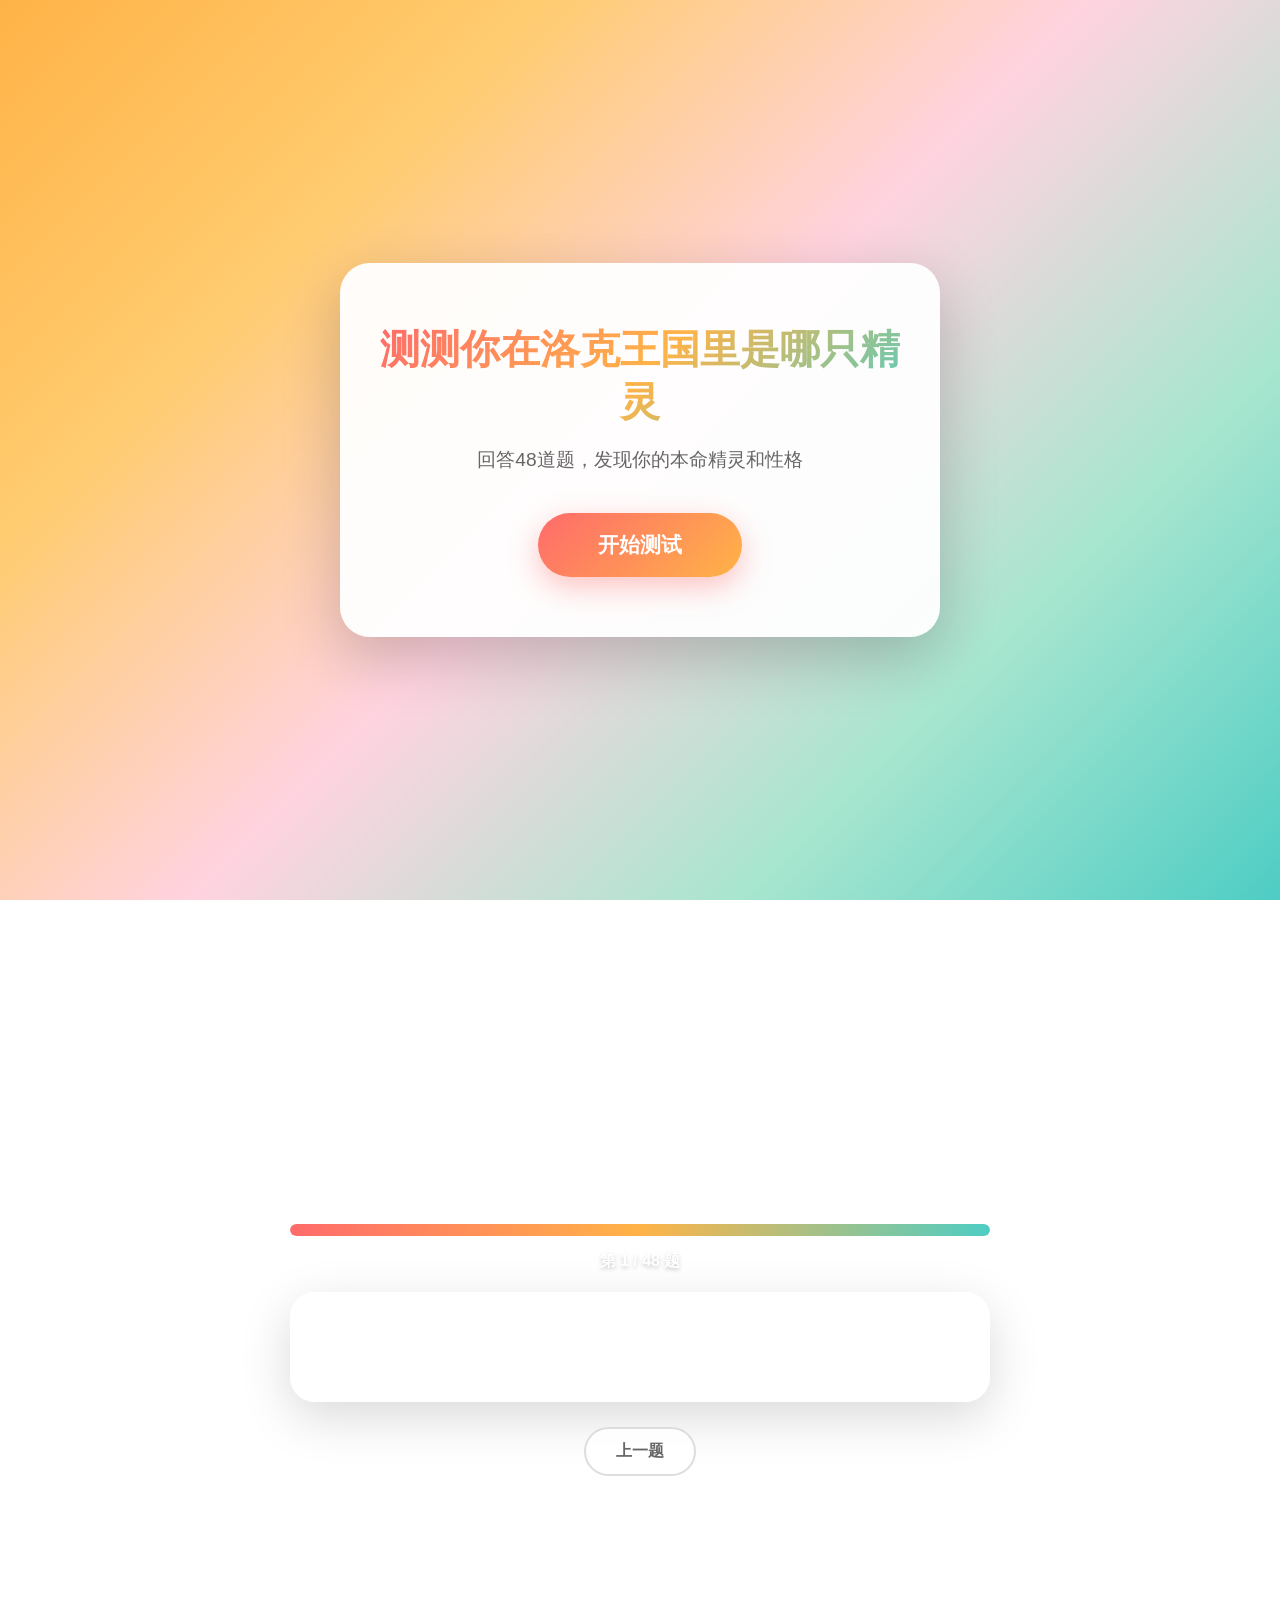
==== index.html @ 3527811b "Add Roco Kingdom personality test project - HTML pages: index.html (quiz interface), result.html (re" ====
<!DOCTYPE html>
<html lang="zh-CN">
<head>
  <meta charset="UTF-8">
  <meta name="viewport" content="width=device-width, initial-scale=1.0">
  <title>测测你在洛克王国里是哪只精灵</title>
  <link rel="stylesheet" href="css/style.css">
</head>
<body>
  <!-- 欢迎屏幕 -->
  <div id="welcome-screen" class="welcome-screen">
    <div class="welcome-content">
      <h1 class="title">测测你在洛克王国里是哪只精灵</h1>
      <p class="subtitle">回答48道题，发现你的本命精灵和性格</p>
      <button id="start-btn" class="start-btn">开始测试</button>
    </div>
  </div>

  <!-- 测试屏幕 -->
  <div id="quiz-screen" class="quiz-screen" style="display: none;">
    <div class="quiz-container">
      <!-- 进度条 -->
      <div class="progress-container">
        <div id="progress-bar" class="progress-bar"></div>
      </div>
      <p id="question-number" class="question-number">第 1 / 48 题</p>

      <!-- 题目卡片 -->
      <div class="question-card">
        <h2 id="question-text" class="question-text"></h2>
        <div id="options-container" class="options-container"></div>
      </div>

      <!-- 导航按钮 -->
      <div class="nav-buttons">
        <button id="prev-btn" class="nav-btn">上一题</button>
      </div>
    </div>
  </div>

  <script src="js/personalities.js"></script>
  <script src="js/questions.js"></script>
  <script src="js/quiz.js"></script>
</body>
</html>
---- css/style.css ----
/* 全局样式 */
* {
  margin: 0;
  padding: 0;
  box-sizing: border-box;
}

body {
  font-family: 'PingFang SC', 'Microsoft YaHei', 'Helvetica Neue', Arial, sans-serif;
  background: linear-gradient(135deg, #FFB347 0%, #FFCC70 25%, #FFD3E0 50%, #A8E6CF 75%, #4ECDC4 100%);
  background-attachment: fixed;
  min-height: 100vh;
  color: #333;
}

/* 欢迎屏幕 */
.welcome-screen {
  display: flex;
  justify-content: center;
  align-items: center;
  min-height: 100vh;
  padding: 20px;
}

.welcome-content {
  text-align: center;
  background: rgba(255, 255, 255, 0.95);
  padding: 60px 40px;
  border-radius: 30px;
  box-shadow: 0 20px 60px rgba(0, 0, 0, 0.2);
  max-width: 600px;
  animation: fadeInUp 0.8s ease;
}

.title {
  font-size: 2.5rem;
  font-weight: bold;
  background: linear-gradient(135deg, #FF6B6B, #FFB347, #4ECDC4);
  -webkit-background-clip: text;
  -webkit-text-fill-color: transparent;
  background-clip: text;
  margin-bottom: 20px;
  line-height: 1.3;
}

.subtitle {
  font-size: 1.2rem;
  color: #666;
  margin-bottom: 40px;
}

.start-btn {
  background: linear-gradient(135deg, #FF6B6B, #FFB347);
  color: white;
  border: none;
  padding: 18px 60px;
  font-size: 1.3rem;
  font-weight: bold;
  border-radius: 50px;
  cursor: pointer;
  box-shadow: 0 10px 30px rgba(255, 107, 107, 0.4);
  transition: all 0.3s ease;
}

.start-btn:hover {
  transform: translateY(-3px);
  box-shadow: 0 15px 40px rgba(255, 107, 107, 0.5);
}

.start-btn:active {
  transform: translateY(-1px);
}

/* 测试屏幕 */
.quiz-screen {
  display: flex !important;
  justify-content: center;
  align-items: center;
  min-height: 100vh;
  padding: 20px;
  width: 100%;
  box-sizing: border-box;
}

.quiz-container {
  width: 100%;
  max-width: 700px;
  animation: fadeIn 0.5s ease;
}

/* 进度条 */
.progress-container {
  background: rgba(255, 255, 255, 0.3);
  border-radius: 20px;
  height: 12px;
  overflow: hidden;
  margin-bottom: 15px;
  box-shadow: inset 0 2px 5px rgba(0, 0, 0, 0.1);
}

.progress-bar {
  height: 100%;
  background: linear-gradient(90deg, #FF6B6B, #FFB347, #4ECDC4);
  border-radius: 20px;
  transition: width 0.4s ease;
  box-shadow: 0 2px 10px rgba(255, 107, 107, 0.5);
}

.question-number {
  text-align: center;
  color: white;
  font-size: 1rem;
  font-weight: bold;
  margin-bottom: 20px;
  text-shadow: 0 2px 4px rgba(0, 0, 0, 0.2);
}

/* 题目卡片 */
.question-card {
  background: rgba(255, 255, 255, 0.95);
  border-radius: 25px;
  padding: 40px 35px;
  box-shadow: 0 15px 50px rgba(0, 0, 0, 0.15);
  margin-bottom: 25px;
  animation: slideIn 0.4s ease;
}

.question-text {
  font-size: 1.5rem;
  color: #333;
  margin-bottom: 30px;
  line-height: 1.6;
  text-align: center;
}

.options-container {
  display: flex;
  flex-direction: column;
  gap: 15px;
}

.option-btn {
  background: linear-gradient(135deg, #f8f9fa, #ffffff);
  border: 3px solid #e9ecef;
  padding: 18px 25px;
  font-size: 1.1rem;
  border-radius: 15px;
  cursor: pointer;
  transition: all 0.3s ease;
  text-align: left;
  color: #333;
  font-weight: 500;
}

.option-btn:hover {
  border-color: #FFB347;
  background: linear-gradient(135deg, #FFF5E6, #ffffff);
  transform: translateX(5px);
  box-shadow: 0 5px 20px rgba(255, 179, 71, 0.3);
}

.option-btn.selected {
  background: linear-gradient(135deg, #FFB347, #FF6B6B);
  border-color: #FF6B6B;
  color: white;
  transform: scale(1.02);
  box-shadow: 0 8px 25px rgba(255, 107, 107, 0.4);
}

/* 导航按钮 */
.nav-buttons {
  display: flex;
  justify-content: center;
  gap: 15px;
}

.nav-btn {
  background: rgba(255, 255, 255, 0.9);
  border: 2px solid #ddd;
  padding: 12px 30px;
  font-size: 1rem;
  border-radius: 25px;
  cursor: pointer;
  transition: all 0.3s ease;
  color: #666;
  font-weight: 600;
}

.nav-btn:hover:not(:disabled) {
  background: white;
  border-color: #4ECDC4;
  color: #4ECDC4;
  transform: translateY(-2px);
  box-shadow: 0 5px 15px rgba(78, 205, 196, 0.3);
}

.nav-btn:disabled {
  opacity: 0.4;
  cursor: not-allowed;
}

/* 结果屏幕 */
.result-screen {
  display: flex;
  justify-content: center;
  align-items: center;
  min-height: 100vh;
  padding: 20px;
}

.result-container {
  width: 100%;
  max-width: 800px;
  opacity: 0;
  transform: translateY(30px);
  transition: all 0.8s ease;
}

.result-container.show {
  opacity: 1;
  transform: translateY(0);
}

.result-title {
  text-align: center;
  font-size: 2.5rem;
  color: white;
  margin-bottom: 30px;
  text-shadow: 0 3px 10px rgba(0, 0, 0, 0.2);
}

.result-card {
  background: rgba(255, 255, 255, 0.95);
  border-radius: 30px;
  padding: 50px 40px;
  box-shadow: 0 20px 60px rgba(0, 0, 0, 0.2);
  margin-bottom: 30px;
}

.spirit-icon-container {
  text-align: center;
  margin-bottom: 30px;
}

.spirit-icon {
  width: 280px;
  height: 280px;
  object-fit: contain;
  filter: drop-shadow(0 10px 30px rgba(0, 0, 0, 0.15));
  animation: float 3s ease-in-out infinite;
}

.result-info {
  text-align: center;
}

.result-label {
  font-size: 1.1rem;
  color: #888;
  margin-bottom: 8px;
  margin-top: 20px;
}

.pet-name {
  font-size: 2.5rem;
  font-weight: bold;
  background: linear-gradient(135deg, #FF6B6B, #FFB347);
  -webkit-background-clip: text;
  -webkit-text-fill-color: transparent;
  background-clip: text;
  margin-bottom: 10px;
}

.personality-name {
  font-size: 2rem;
  color: #4ECDC4;
  font-weight: bold;
  margin-bottom: 10px;
}

.personality-stats {
  font-size: 1.3rem;
  color: #FF6B6B;
  font-weight: bold;
  margin-bottom: 25px;
}

.description-box {
  background: linear-gradient(135deg, #FFF5E6, #F0F8FF);
  border-radius: 20px;
  padding: 25px;
  margin-top: 25px;
  border-left: 5px solid #FFB347;
}

.personality-description {
  font-size: 1rem;
  color: #666;
  line-height: 1.8;
  margin-bottom: 15px;
}

.personality-traits {
  font-size: 1.1rem;
  color: #333;
  line-height: 1.8;
  font-weight: 500;
}

.retake-btn {
  display: block;
  margin: 0 auto;
  background: linear-gradient(135deg, #4ECDC4, #44A08D);
  color: white;
  border: none;
  padding: 16px 50px;
  font-size: 1.2rem;
  font-weight: bold;
  border-radius: 50px;
  cursor: pointer;
  box-shadow: 0 10px 30px rgba(78, 205, 196, 0.4);
  transition: all 0.3s ease;
}

.retake-btn:hover {
  transform: translateY(-3px);
  box-shadow: 0 15px 40px rgba(78, 205, 196, 0.5);
}

/* 动画 */
@keyframes fadeInUp {
  from {
    opacity: 0;
    transform: translateY(40px);
  }
  to {
    opacity: 1;
    transform: translateY(0);
  }
}

@keyframes fadeIn {
  from {
    opacity: 0;
  }
  to {
    opacity: 1;
  }
}

@keyframes slideIn {
  from {
    opacity: 0;
    transform: translateY(20px);
  }
  to {
    opacity: 1;
    transform: translateY(0);
  }
}

@keyframes float {
  0%, 100% {
    transform: translateY(0);
  }
  50% {
    transform: translateY(-15px);
  }
}

/* 响应式设计 */
@media (max-width: 768px) {
  .title {
    font-size: 2rem;
  }

  .subtitle {
    font-size: 1rem;
  }

  .welcome-content {
    padding: 40px 25px;
  }

  .question-card {
    padding: 30px 20px;
  }

  .question-text {
    font-size: 1.3rem;
  }

  .option-btn {
    font-size: 1rem;
    padding: 15px 20px;
  }

  .result-card {
    padding: 35px 25px;
  }

  .spirit-icon {
    width: 220px;
    height: 220px;
  }

  .pet-name {
    font-size: 2rem;
  }

  .personality-name {
    font-size: 1.6rem;
  }

  .result-title {
    font-size: 2rem;
  }
}

@media (max-width: 480px) {
  .title {
    font-size: 1.6rem;
  }

  .start-btn {
    padding: 15px 40px;
    font-size: 1.1rem;
  }

  .question-text {
    font-size: 1.1rem;
  }

  .spirit-icon {
    width: 180px;
    height: 180px;
  }

  .pet-name {
    font-size: 1.7rem;
  }

  .personality-name {
    font-size: 1.4rem;
  }

  .personality-stats {
    font-size: 1.1rem;
  }
}
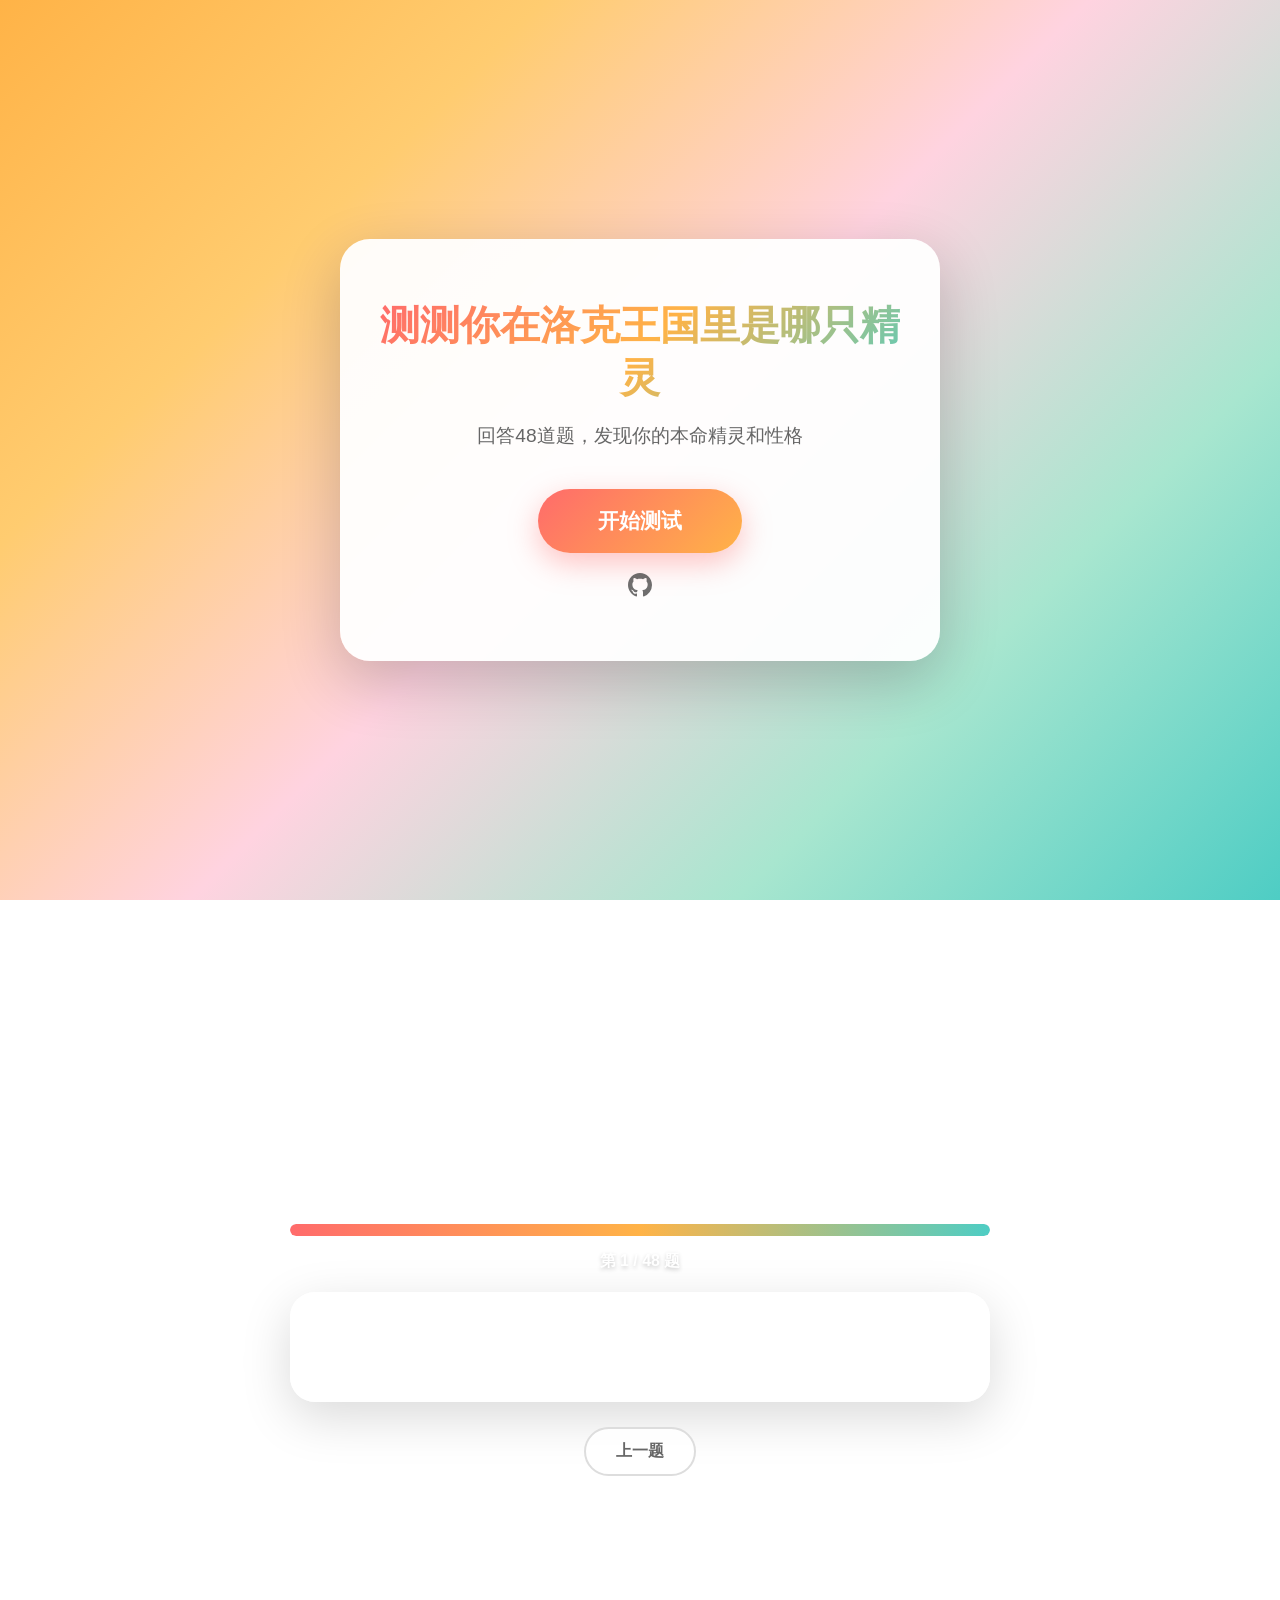
==== commit 56d9f26e: "重新平衡性格测试题目分布并添加网站图标 - 重新平衡48道题目中30个性格的分数分布 - 将急躁从24分降至12分，解决总是测出噼啪鸟/烈火守护的问题 - 19/30个性格（63.3%）现在在理想范围" ====
--- a/index.html
+++ b/index.html
@@ -4,6 +4,7 @@
   <meta charset="UTF-8">
   <meta name="viewport" content="width=device-width, initial-scale=1.0">
   <title>测测你在洛克王国里是哪只精灵</title>
+  <link rel="icon" type="image/png" href="favicon.png">
   <link rel="stylesheet" href="css/style.css">
 </head>
 <body>
@@ -13,6 +14,13 @@
       <h1 class="title">测测你在洛克王国里是哪只精灵</h1>
       <p class="subtitle">回答48道题，发现你的本命精灵和性格</p>
       <button id="start-btn" class="start-btn">开始测试</button>
+      <p style="margin-top: 20px;">
+        <a href="https://github.com/Olcmyk/lkti" target="_blank" style="color: inherit; text-decoration: none; opacity: 0.7; display: inline-flex; align-items: center; transition: opacity 0.3s;" onmouseover="this.style.opacity='1'" onmouseout="this.style.opacity='0.7'">
+          <svg height="24" width="24" viewBox="0 0 16 16" fill="currentColor">
+            <path d="M8 0C3.58 0 0 3.58 0 8c0 3.54 2.29 6.53 5.47 7.59.4.07.55-.17.55-.38 0-.19-.01-.82-.01-1.49-2.01.37-2.53-.49-2.69-.94-.09-.23-.48-.94-.82-1.13-.28-.15-.68-.52-.01-.53.63-.01 1.08.58 1.23.82.72 1.21 1.87.87 2.33.66.07-.52.28-.87.51-1.07-1.78-.2-3.64-.89-3.64-3.95 0-.87.31-1.59.82-2.15-.08-.2-.36-1.02.08-2.12 0 0 .67-.21 2.2.82.64-.18 1.32-.27 2-.27.68 0 1.36.09 2 .27 1.53-1.04 2.2-.82 2.2-.82.44 1.1.16 1.92.08 2.12.51.56.82 1.27.82 2.15 0 3.07-1.87 3.75-3.65 3.95.29.25.54.73.54 1.48 0 1.07-.01 1.93-.01 2.2 0 .21.15.46.55.38A8.013 8.013 0 0016 8c0-4.42-3.58-8-8-8z"/>
+          </svg>
+        </a>
+      </p>
     </div>
   </div>
 
